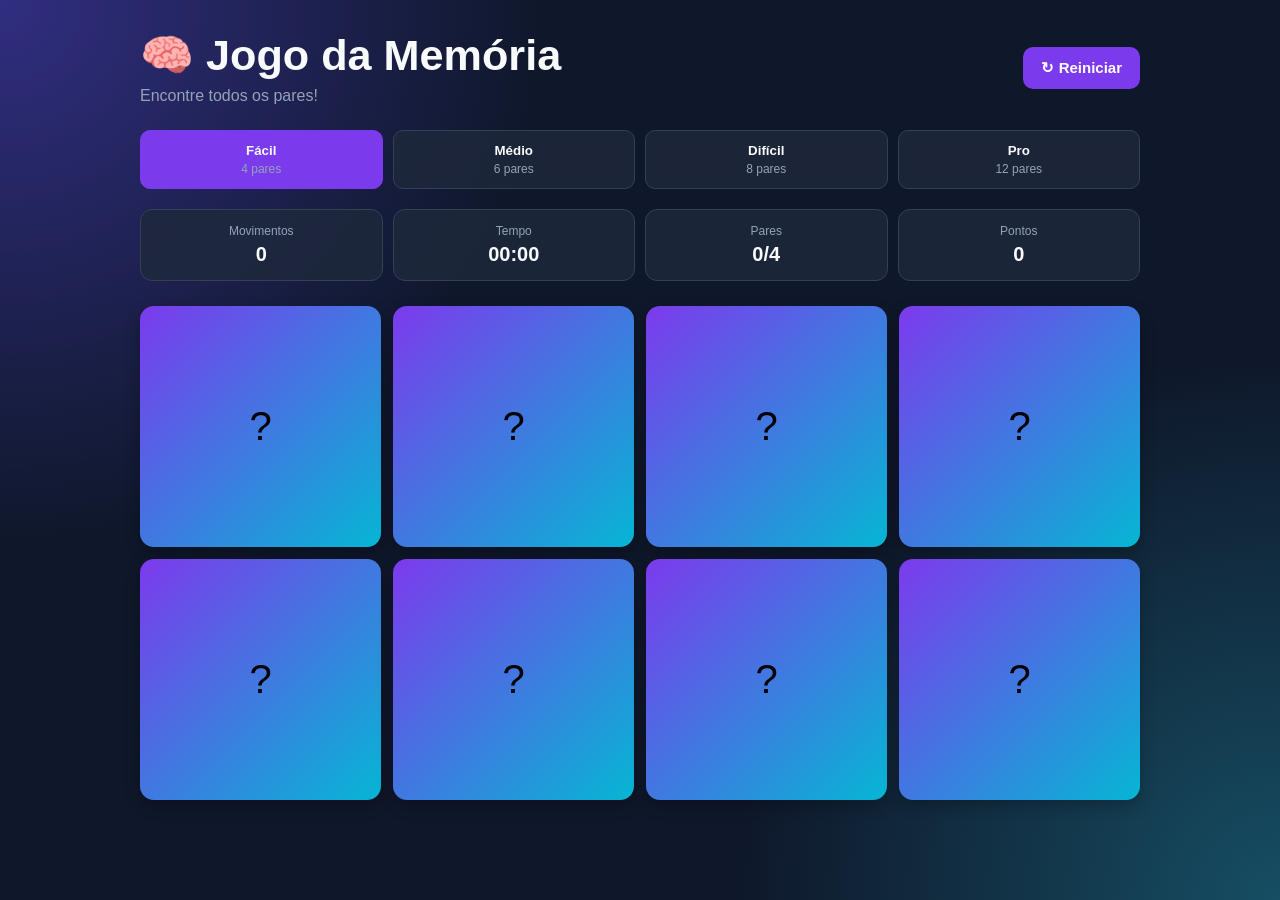
==== index.html @ 26035f51 "fiz os primeiros arquivos" ====
<!DOCTYPE html>
<html lang="pt-BR">
<head>
    <meta charset="UTF-8">
    <meta name="viewport" content="width=device-width, initial-scale=1.0">
    <title>Jogo da Memória</title>

    <link rel="stylesheet" href="style.css">
</head>
<body>

    <main class="game-container">

        <header class="game-header">
            <div>
                <h1>🧠 Jogo da Memória</h1>
                <p>Encontre todos os pares!</p>
            </div>

            <button id="restartBtn" class="restart-btn">
                ↻ Reiniciar
            </button>
        </header>

        <section class="levels">
            <button class="level-btn active" data-level="facil">
                Fácil
                <span>4 pares</span>
            </button>

            <button class="level-btn" data-level="medio">
                Médio
                <span>6 pares</span>
            </button>

            <button class="level-btn" data-level="dificil">
                Difícil
                <span>8 pares</span>
            </button>

            <button class="level-btn" data-level="pro">
                Pro
                <span>12 pares</span>
            </button>
        </section>

        <section class="stats">
            <div class="stat">
                <span class="stat-label">Movimentos</span>
                <strong id="moves">0</strong>
            </div>

            <div class="stat">
                <span class="stat-label">Tempo</span>
                <strong id="timer">00:00</strong>
            </div>

            <div class="stat">
                <span class="stat-label">Pares</span>
                <strong>
                    <span id="pairs">0</span>/<span id="totalPairs">4</span>
                </strong>
            </div>

            <div class="stat">
                <span class="stat-label">Pontos</span>
                <strong id="score">0</strong>
            </div>
        </section>

        <section id="gameBoard" class="game-board"></section>

    </main>

    <div id="winModal" class="modal hidden">
        <div class="modal-content">
            <div class="trophy">🏆</div>

            <h2>Parabéns!</h2>

            <p>Você encontrou todos os pares!</p>

            <div class="final-stats">
                <div>
                    <span>Tempo</span>
                    <strong id="finalTime">00:00</strong>
                </div>

                <div>
                    <span>Movimentos</span>
                    <strong id="finalMoves">0</strong>
                </div>

                <div>
                    <span>Pontos</span>
                    <strong id="finalScore">0</strong>
                </div>
            </div>

            <button id="playAgainBtn" class="play-again">
                Jogar novamente
            </button>
        </div>
    </div>

    <script src="script.js"></script>
</body>
</html>
---- style.css ----
* {
    margin: 0;
    padding: 0;
    box-sizing: border-box;
}

:root {
    --primary: #7c3aed;
    --primary-dark: #5b21b6;
    --secondary: #06b6d4;
    --background: #0f172a;
    --card: #1e293b;
    --card-hover: #334155;
    --text: #f8fafc;
    --muted: #94a3b8;
    --success: #22c55e;
}

body {
    min-height: 100vh;
    font-family: Arial, Helvetica, sans-serif;
    color: var(--text);

    background:
        radial-gradient(circle at top left, #312e81 0, transparent 35%),
        radial-gradient(circle at bottom right, #164e63 0, transparent 35%),
        var(--background);

    padding: 30px 15px;
}

.game-container {
    width: min(100%, 1000px);
    margin: 0 auto;
}

/* HEADER */

.game-header {
    display: flex;
    justify-content: space-between;
    align-items: center;
    gap: 20px;
    margin-bottom: 25px;
}

.game-header h1 {
    font-size: clamp(1.8rem, 4vw, 2.7rem);
    margin-bottom: 6px;
}

.game-header p {
    color: var(--muted);
}

.restart-btn {
    border: none;
    background: var(--primary);
    color: white;
    padding: 12px 18px;
    border-radius: 10px;
    cursor: pointer;
    font-size: 15px;
    font-weight: bold;
    transition: 0.2s;
}

.restart-btn:hover {
    background: var(--primary-dark);
    transform: translateY(-2px);
}

/* NÍVEIS */

.levels {
    display: grid;
    grid-template-columns: repeat(4, 1fr);
    gap: 10px;
    margin-bottom: 20px;
}

.level-btn {
    border: 1px solid #334155;
    background: rgba(30, 41, 59, 0.8);
    color: var(--text);
    padding: 12px;
    border-radius: 10px;
    cursor: pointer;
    font-weight: bold;
    transition: 0.2s;
}

.level-btn span {
    display: block;
    color: var(--muted);
    font-size: 12px;
    margin-top: 4px;
    font-weight: normal;
}

.level-btn:hover {
    background: var(--card-hover);
}

.level-btn.active {
    background: var(--primary);
    border-color: var(--primary);
}

/* ESTATÍSTICAS */

.stats {
    display: grid;
    grid-template-columns: repeat(4, 1fr);
    gap: 10px;
    margin-bottom: 25px;
}

.stat {
    background: rgba(30, 41, 59, 0.85);
    border: 1px solid #334155;
    border-radius: 12px;
    padding: 14px;
    text-align: center;
}

.stat-label {
    display: block;
    color: var(--muted);
    font-size: 12px;
    margin-bottom: 5px;
}

.stat strong {
    font-size: 20px;
}

/* TABULEIRO */

.game-board {
    display: grid;
    grid-template-columns: repeat(4, 1fr);
    gap: 12px;
    perspective: 1000px;
}

.card {
    aspect-ratio: 1 / 1;
    border: none;
    background: transparent;
    cursor: pointer;
    perspective: 1000px;
}

.card-inner {
    width: 100%;
    height: 100%;
    position: relative;
    transition: transform 0.5s;
    transform-style: preserve-3d;
}

.card.flipped .card-inner {
    transform: rotateY(180deg);
}

.card-front,
.card-back {
    position: absolute;
    inset: 0;
    border-radius: 14px;
    backface-visibility: hidden;
    display: flex;
    justify-content: center;
    align-items: center;
    box-shadow: 0 6px 15px rgba(0, 0, 0, 0.25);
}

.card-front {
    background: linear-gradient(
        135deg,
        var(--primary),
        var(--secondary)
    );

    font-size: clamp(1.5rem, 5vw, 2.5rem);
}

.card-back {
    background: #f8fafc;
    transform: rotateY(180deg);
    font-size: clamp(1.8rem, 5vw, 3rem);
}

.card:hover .card-front {
    filter: brightness(1.15);
}

.card.matched .card-back {
    box-shadow:
        0 0 0 3px var(--success),
        0 0 20px rgba(34, 197, 94, 0.35);
}

.card.disabled {
    cursor: default;
}

/* PRO */

.game-board.pro {
    grid-template-columns: repeat(6, 1fr);
    gap: 9px;
}

.game-board.pro .card-front,
.game-board.pro .card-back {
    border-radius: 10px;
}

/* MODAL */

.modal {
    position: fixed;
    inset: 0;
    background: rgba(2, 6, 23, 0.8);
    backdrop-filter: blur(6px);

    display: flex;
    justify-content: center;
    align-items: center;

    padding: 20px;
    z-index: 100;
}

.modal.hidden {
    display: none;
}

.modal-content {
    width: min(100%, 430px);
    background: #1e293b;
    border: 1px solid #475569;
    border-radius: 20px;
    padding: 35px;
    text-align: center;
    box-shadow: 0 20px 60px rgba(0, 0, 0, 0.5);

    animation: modalIn 0.3s ease;
}

@keyframes modalIn {
    from {
        opacity: 0;
        transform: scale(0.8);
    }

    to {
        opacity: 1;
        transform: scale(1);
    }
}

.trophy {
    font-size: 65px;
    margin-bottom: 10px;
}

.modal-content h2 {
    font-size: 32px;
    margin-bottom: 8px;
}

.modal-content > p {
    color: var(--muted);
    margin-bottom: 25px;
}

.final-stats {
    display: grid;
    grid-template-columns: repeat(3, 1fr);
    gap: 10px;
    margin-bottom: 25px;
}

.final-stats div {
    background: #0f172a;
    padding: 12px;
    border-radius: 10px;
}

.final-stats span {
    display: block;
    color: var(--muted);
    font-size: 11px;
    margin-bottom: 5px;
}

.final-stats strong {
    font-size: 18px;
}

.play-again {
    width: 100%;
    border: none;
    background: var(--success);
    color: white;
    padding: 14px;
    border-radius: 10px;
    cursor: pointer;
    font-size: 16px;
    font-weight: bold;
    transition: 0.2s;
}

.play-again:hover {
    background: #16a34a;
    transform: translateY(-2px);
}

/* RESPONSIVO */

@media (max-width: 650px) {

    body {
        padding: 20px 10px;
    }

    .game-header {
        flex-direction: column;
        align-items: stretch;
        text-align: center;
    }

    .restart-btn {
        width: 100%;
    }

    .levels {
        grid-template-columns: repeat(2, 1fr);
    }

    .stats {
        grid-template-columns: repeat(2, 1fr);
    }

    .game-board {
        gap: 8px;
    }

    .game-board.pro {
        grid-template-columns: repeat(4, 1fr);
        gap: 7px;
    }

    .card-front,
    .card-back {
        border-radius: 9px;
    }

    .modal-content {
        padding: 25px 20px;
    }
}

@media (max-width: 380px) {

    .game-board {
        gap: 6px;
    }

    .stat {
        padding: 10px;
    }

    .stat strong {
        font-size: 17px;
    }
}
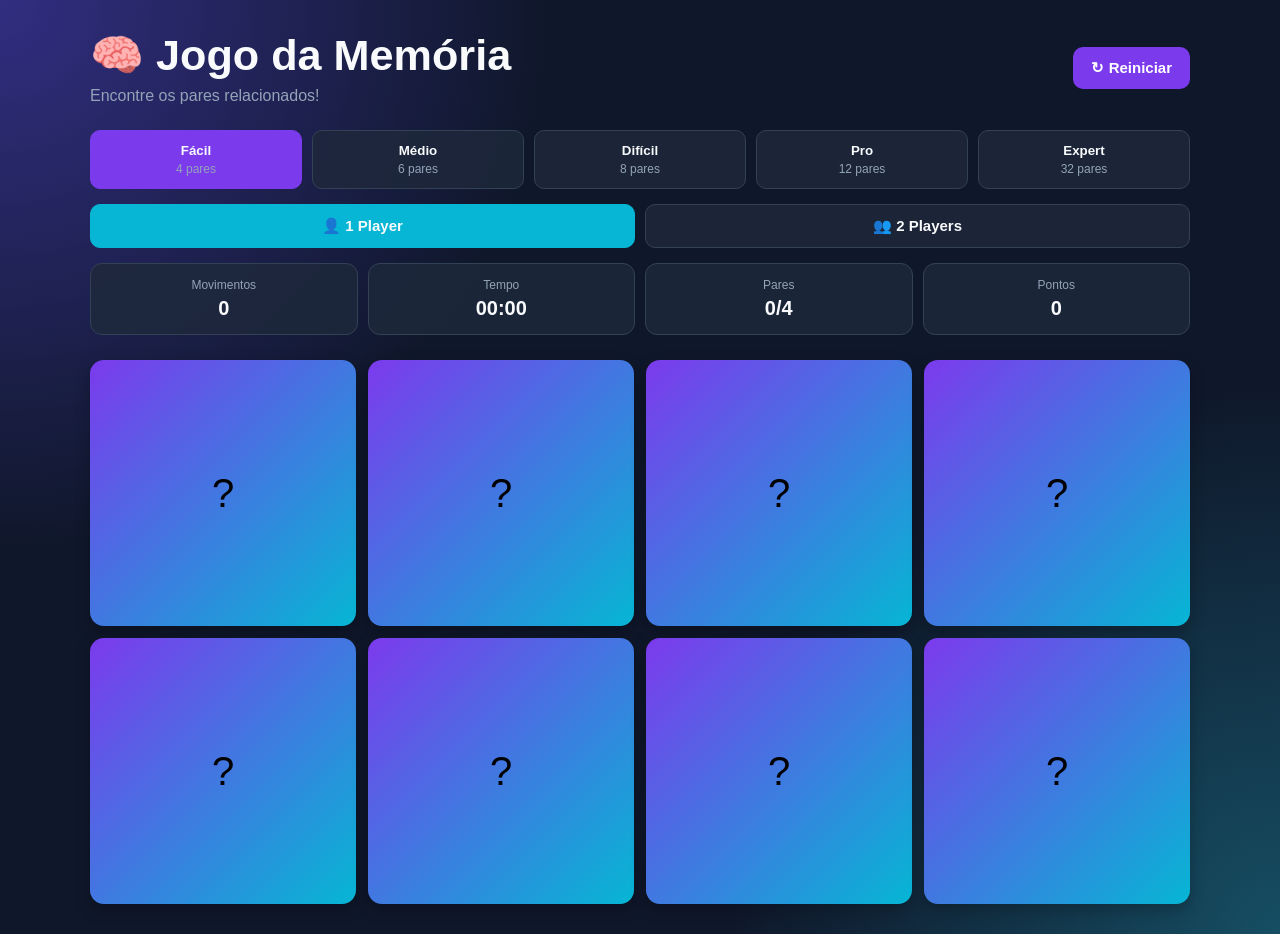
==== commit 70b4130c: "mudei algumas coisinhas" ====
--- a/index.html
+++ b/index.html
@@ -4,105 +4,168 @@
     <meta charset="UTF-8">
     <meta name="viewport" content="width=device-width, initial-scale=1.0">
     <title>Jogo da Memória</title>
-
     <link rel="stylesheet" href="style.css">
 </head>
+
 <body>
 
-    <main class="game-container">
+<main class="game-container">
 
-        <header class="game-header">
+    <header class="game-header">
+        <div>
+            <h1>🧠 Jogo da Memória</h1>
+            <p>Encontre os pares relacionados!</p>
+        </div>
+
+        <button id="restartBtn" class="restart-btn">
+            ↻ Reiniciar
+        </button>
+    </header>
+
+    <!-- NÍVEIS -->
+    <section class="levels">
+
+        <button class="level-btn active" data-level="facil">
+            Fácil
+            <span>4 pares</span>
+        </button>
+
+        <button class="level-btn" data-level="medio">
+            Médio
+            <span>6 pares</span>
+        </button>
+
+        <button class="level-btn" data-level="dificil">
+            Difícil
+            <span>8 pares</span>
+        </button>
+
+        <button class="level-btn" data-level="pro">
+            Pro
+            <span>12 pares</span>
+        </button>
+
+        <button class="level-btn expert" data-level="expert">
+            Expert
+            <span>32 pares</span>
+        </button>
+
+    </section>
+
+    <!-- MODO DE JOGO -->
+    <section class="game-modes">
+
+        <button class="mode-btn active" data-mode="solo">
+            👤 1 Player
+        </button>
+
+        <button class="mode-btn" data-mode="duo">
+            👥 2 Players
+        </button>
+
+    </section>
+
+    <!-- TURNO -->
+    <section id="turnIndicator" class="turn-indicator hidden">
+        <span>Vez do</span>
+        <strong id="currentPlayer">Jogador 1</strong>
+    </section>
+
+    <!-- PLACAR DOS PLAYERS -->
+    <section id="playersScore" class="players-score hidden">
+
+        <div class="player-card player-one active-player">
+            <span>🔵 Jogador 1</span>
+            <strong id="player1Score">0</strong>
+            <small id="player1Pairs">0 pares</small>
+        </div>
+
+        <div class="player-card player-two">
+            <span>🔴 Jogador 2</span>
+            <strong id="player2Score">0</strong>
+            <small id="player2Pairs">0 pares</small>
+        </div>
+
+    </section>
+
+    <!-- ESTATÍSTICAS -->
+    <section class="stats">
+
+        <div class="stat">
+            <span class="stat-label">Movimentos</span>
+            <strong id="moves">0</strong>
+        </div>
+
+        <div class="stat">
+            <span class="stat-label">Tempo</span>
+            <strong id="timer">00:00</strong>
+        </div>
+
+        <div class="stat">
+            <span class="stat-label">Pares</span>
+            <strong>
+                <span id="pairs">0</span>/<span id="totalPairs">4</span>
+            </strong>
+        </div>
+
+        <div class="stat">
+            <span class="stat-label">Pontos</span>
+            <strong id="score">0</strong>
+        </div>
+
+    </section>
+
+    <!-- TABULEIRO -->
+    <section id="gameBoard" class="game-board"></section>
+
+</main>
+
+
+<!-- MODAL DE VITÓRIA -->
+<div id="winModal" class="modal hidden">
+
+    <div class="modal-content">
+
+        <div class="trophy">🏆</div>
+
+        <h2 id="modalTitle">Parabéns!</h2>
+
+        <p id="modalMessage">
+            Você encontrou todos os pares!
+        </p>
+
+        <div class="final-stats">
+
             <div>
-                <h1>🧠 Jogo da Memória</h1>
-                <p>Encontre todos os pares!</p>
+                <span>Tempo</span>
+                <strong id="finalTime">00:00</strong>
             </div>
 
-            <button id="restartBtn" class="restart-btn">
-                ↻ Reiniciar
-            </button>
-        </header>
-
-        <section class="levels">
-            <button class="level-btn active" data-level="facil">
-                Fácil
-                <span>4 pares</span>
-            </button>
-
-            <button class="level-btn" data-level="medio">
-                Médio
-                <span>6 pares</span>
-            </button>
-
-            <button class="level-btn" data-level="dificil">
-                Difícil
-                <span>8 pares</span>
-            </button>
-
-            <button class="level-btn" data-level="pro">
-                Pro
-                <span>12 pares</span>
-            </button>
-        </section>
-
-        <section class="stats">
-            <div class="stat">
-                <span class="stat-label">Movimentos</span>
-                <strong id="moves">0</strong>
+            <div>
+                <span>Movimentos</span>
+                <strong id="finalMoves">0</strong>
             </div>
 
-            <div class="stat">
-                <span class="stat-label">Tempo</span>
-                <strong id="timer">00:00</strong>
+            <div>
+                <span>Pontos</span>
+                <strong id="finalScore">0</strong>
             </div>
 
-            <div class="stat">
-                <span class="stat-label">Pares</span>
-                <strong>
-                    <span id="pairs">0</span>/<span id="totalPairs">4</span>
-                </strong>
-            </div>
+        </div>
 
-            <div class="stat">
-                <span class="stat-label">Pontos</span>
-                <strong id="score">0</strong>
-            </div>
-        </section>
+        <div id="winnerBox" class="winner-box hidden">
+            🏆 <span id="winnerText"></span>
+        </div>
 
-        <section id="gameBoard" class="game-board"></section>
+        <button id="playAgainBtn" class="play-again">
+            Jogar novamente
+        </button>
 
-    </main>
-
-    <div id="winModal" class="modal hidden">
-        <div class="modal-content">
-            <div class="trophy">🏆</div>
-
-            <h2>Parabéns!</h2>
-
-            <p>Você encontrou todos os pares!</p>
-
-            <div class="final-stats">
-                <div>
-                    <span>Tempo</span>
-                    <strong id="finalTime">00:00</strong>
-                </div>
-
-                <div>
-                    <span>Movimentos</span>
-                    <strong id="finalMoves">0</strong>
-                </div>
-
-                <div>
-                    <span>Pontos</span>
-                    <strong id="finalScore">0</strong>
-                </div>
-            </div>
-
-            <button id="playAgainBtn" class="play-again">
-                Jogar novamente
-            </button>
-        </div>
     </div>
 
-    <script src="script.js"></script>
+</div>
+
+<script src="script.js"></script>
+
 </body>
 </html>
--- a/style.css
+++ b/style.css
@@ -14,6 +14,7 @@
     --text: #f8fafc;
     --muted: #94a3b8;
     --success: #22c55e;
+    --danger: #ef4444;
 }
 
 body {
@@ -22,19 +23,30 @@
     color: var(--text);
 
     background:
-        radial-gradient(circle at top left, #312e81 0, transparent 35%),
-        radial-gradient(circle at bottom right, #164e63 0, transparent 35%),
+        radial-gradient(
+            circle at top left,
+            #312e81 0,
+            transparent 35%
+        ),
+        radial-gradient(
+            circle at bottom right,
+            #164e63 0,
+            transparent 35%
+        ),
         var(--background);
 
     padding: 30px 15px;
 }
 
 .game-container {
-    width: min(100%, 1000px);
+    width: min(100%, 1100px);
     margin: 0 auto;
 }
 
-/* HEADER */
+
+/* =========================
+   HEADER
+========================= */
 
 .game-header {
     display: flex;
@@ -70,13 +82,16 @@
     transform: translateY(-2px);
 }
 
-/* NÍVEIS */
+
+/* =========================
+   NÍVEIS
+========================= */
 
 .levels {
     display: grid;
-    grid-template-columns: repeat(4, 1fr);
+    grid-template-columns: repeat(5, 1fr);
     gap: 10px;
-    margin-bottom: 20px;
+    margin-bottom: 15px;
 }
 
 .level-btn {
@@ -107,7 +122,115 @@
     border-color: var(--primary);
 }
 
-/* ESTATÍSTICAS */
+.level-btn.expert.active {
+    background: linear-gradient(
+        135deg,
+        #dc2626,
+        #7c3aed
+    );
+}
+
+
+/* =========================
+   MODOS
+========================= */
+
+.game-modes {
+    display: grid;
+    grid-template-columns: 1fr 1fr;
+    gap: 10px;
+    margin-bottom: 15px;
+}
+
+.mode-btn {
+    border: 1px solid #334155;
+    background: rgba(30, 41, 59, 0.8);
+    color: var(--text);
+    padding: 12px;
+    border-radius: 10px;
+    cursor: pointer;
+    font-weight: bold;
+    font-size: 15px;
+    transition: 0.2s;
+}
+
+.mode-btn:hover {
+    background: var(--card-hover);
+}
+
+.mode-btn.active {
+    background: var(--secondary);
+    border-color: var(--secondary);
+}
+
+
+/* =========================
+   TURNO
+========================= */
+
+.turn-indicator {
+    text-align: center;
+    background: rgba(124, 58, 237, 0.2);
+    border: 1px solid rgba(124, 58, 237, 0.5);
+    padding: 12px;
+    border-radius: 10px;
+    margin-bottom: 15px;
+}
+
+.turn-indicator span {
+    color: var(--muted);
+    margin-right: 5px;
+}
+
+.turn-indicator strong {
+    color: white;
+}
+
+
+/* =========================
+   PLACAR DOS PLAYERS
+========================= */
+
+.players-score {
+    display: grid;
+    grid-template-columns: 1fr 1fr;
+    gap: 10px;
+    margin-bottom: 15px;
+}
+
+.player-card {
+    background: rgba(30, 41, 59, 0.85);
+    border: 2px solid #334155;
+    border-radius: 12px;
+    padding: 14px;
+    text-align: center;
+    transition: 0.2s;
+}
+
+.player-card span {
+    display: block;
+    font-weight: bold;
+    margin-bottom: 5px;
+}
+
+.player-card strong {
+    display: block;
+    font-size: 24px;
+}
+
+.player-card small {
+    color: var(--muted);
+}
+
+.player-card.active-player {
+    border-color: var(--secondary);
+    box-shadow: 0 0 15px rgba(6, 182, 212, 0.2);
+}
+
+
+/* =========================
+   ESTATÍSTICAS
+========================= */
 
 .stats {
     display: grid;
@@ -135,7 +258,10 @@
     font-size: 20px;
 }
 
-/* TABULEIRO */
+
+/* =========================
+   TABULEIRO
+========================= */
 
 .game-board {
     display: grid;
@@ -168,11 +294,15 @@
 .card-back {
     position: absolute;
     inset: 0;
+
     border-radius: 14px;
+
     backface-visibility: hidden;
+
     display: flex;
     justify-content: center;
     align-items: center;
+
     box-shadow: 0 6px 15px rgba(0, 0, 0, 0.25);
 }
 
@@ -189,7 +319,8 @@
 .card-back {
     background: #f8fafc;
     transform: rotateY(180deg);
-    font-size: clamp(1.8rem, 5vw, 3rem);
+
+    font-size: clamp(1.5rem, 5vw, 3rem);
 }
 
 .card:hover .card-front {
@@ -206,23 +337,34 @@
     cursor: default;
 }
 
-/* PRO */
-
-.game-board.pro {
-    grid-template-columns: repeat(6, 1fr);
-    gap: 9px;
-}
-
-.game-board.pro .card-front,
-.game-board.pro .card-back {
-    border-radius: 10px;
-}
-
-/* MODAL */
+
+/* =========================
+   EXPERT
+========================= */
+
+.game-board.expert {
+    grid-template-columns: repeat(8, 1fr);
+    gap: 8px;
+}
+
+.game-board.expert .card-front,
+.game-board.expert .card-back {
+    border-radius: 8px;
+}
+
+.game-board.expert .card-back {
+    font-size: clamp(1rem, 3vw, 2rem);
+}
+
+
+/* =========================
+   MODAL
+========================= */
 
 .modal {
     position: fixed;
     inset: 0;
+
     background: rgba(2, 6, 23, 0.8);
     backdrop-filter: blur(6px);
 
@@ -240,17 +382,22 @@
 
 .modal-content {
     width: min(100%, 430px);
+
     background: #1e293b;
     border: 1px solid #475569;
+
     border-radius: 20px;
     padding: 35px;
+
     text-align: center;
+
     box-shadow: 0 20px 60px rgba(0, 0, 0, 0.5);
 
     animation: modalIn 0.3s ease;
 }
 
 @keyframes modalIn {
+
     from {
         opacity: 0;
         transform: scale(0.8);
@@ -260,6 +407,7 @@
         opacity: 1;
         transform: scale(1);
     }
+
 }
 
 .trophy {
@@ -281,7 +429,7 @@
     display: grid;
     grid-template-columns: repeat(3, 1fr);
     gap: 10px;
-    margin-bottom: 25px;
+    margin-bottom: 20px;
 }
 
 .final-stats div {
@@ -301,16 +449,31 @@
     font-size: 18px;
 }
 
+.winner-box {
+    background: rgba(34, 197, 94, 0.15);
+    border: 1px solid var(--success);
+    border-radius: 10px;
+    padding: 12px;
+    margin-bottom: 20px;
+    font-weight: bold;
+}
+
 .play-again {
     width: 100%;
+
     border: none;
     background: var(--success);
     color: white;
+
     padding: 14px;
-    border-radius: 10px;
+
+    border-radius: 10px;
+
     cursor: pointer;
+
     font-size: 16px;
     font-weight: bold;
+
     transition: 0.2s;
 }
 
@@ -319,7 +482,32 @@
     transform: translateY(-2px);
 }
 
-/* RESPONSIVO */
+
+/* =========================
+   UTILITÁRIOS
+========================= */
+
+.hidden {
+    display: none !important;
+}
+
+
+/* =========================
+   RESPONSIVO
+========================= */
+
+@media (max-width: 800px) {
+
+    .levels {
+        grid-template-columns: repeat(3, 1fr);
+    }
+
+    .game-board.expert {
+        grid-template-columns: repeat(8, 1fr);
+        gap: 5px;
+    }
+
+}
 
 @media (max-width: 650px) {
 
@@ -349,19 +537,37 @@
         gap: 8px;
     }
 
-    .game-board.pro {
-        grid-template-columns: repeat(4, 1fr);
-        gap: 7px;
+    .game-board.expert {
+        grid-template-columns: repeat(8, 1fr);
+        gap: 4px;
     }
 
     .card-front,
     .card-back {
-        border-radius: 9px;
+        border-radius: 8px;
     }
 
     .modal-content {
         padding: 25px 20px;
     }
+
+}
+
+@media (max-width: 450px) {
+
+    .game-board.expert {
+        grid-template-columns: repeat(8, 1fr);
+        gap: 3px;
+    }
+
+    .game-board.expert .card-front {
+        font-size: 15px;
+    }
+
+    .game-board.expert .card-back {
+        font-size: 18px;
+    }
+
 }
 
 @media (max-width: 380px) {
@@ -370,6 +576,10 @@
         gap: 6px;
     }
 
+    .game-board.expert {
+        gap: 2px;
+    }
+
     .stat {
         padding: 10px;
     }
@@ -377,4 +587,5 @@
     .stat strong {
         font-size: 17px;
     }
+
 }
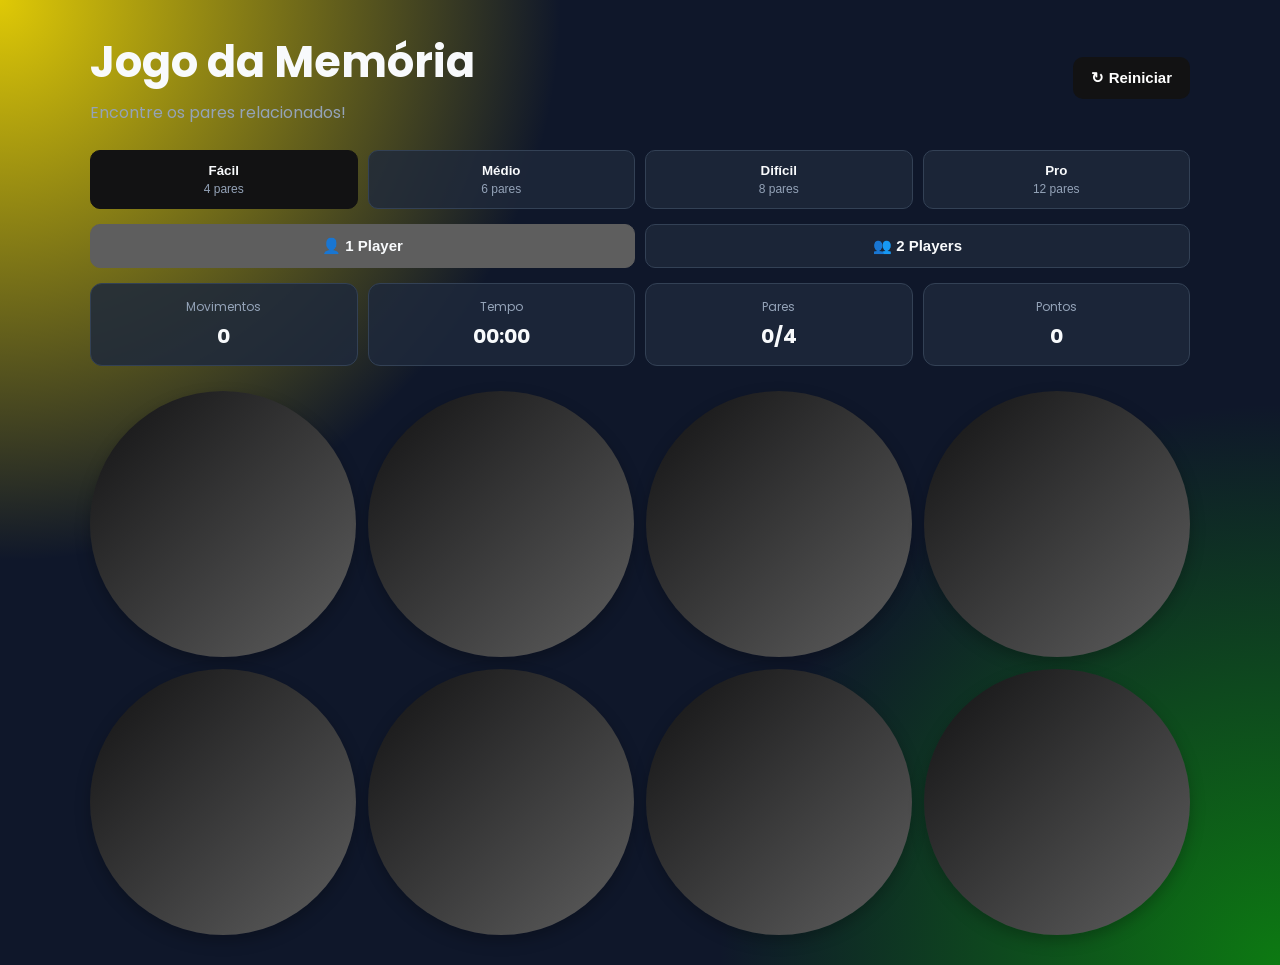
==== commit ced15e6a: "mudei as imagens pq sou tuff" ====
--- a/index.html
+++ b/index.html
@@ -5,6 +5,9 @@
     <meta name="viewport" content="width=device-width, initial-scale=1.0">
     <title>Jogo da Memória</title>
     <link rel="stylesheet" href="style.css">
+    <link rel="preconnect" href="https://fonts.googleapis.com">
+<link rel="preconnect" href="https://fonts.gstatic.com" crossorigin>
+<link href="https://fonts.googleapis.com/css2?family=Poppins:ital,wght@0,100;0,200;0,300;0,400;0,500;0,600;0,700;0,800;0,900;1,100;1,200;1,300;1,400;1,500;1,600;1,700;1,800;1,900&display=swap" rel="stylesheet">
 </head>
 
 <body>
@@ -13,7 +16,7 @@
 
     <header class="game-header">
         <div>
-            <h1>🧠 Jogo da Memória</h1>
+            <h1> Jogo da Memória</h1>
             <p>Encontre os pares relacionados!</p>
         </div>
 
@@ -43,11 +46,6 @@
         <button class="level-btn" data-level="pro">
             Pro
             <span>12 pares</span>
-        </button>
-
-        <button class="level-btn expert" data-level="expert">
-            Expert
-            <span>32 pares</span>
         </button>
 
     </section>
--- a/style.css
+++ b/style.css
@@ -5,9 +5,9 @@
 }
 
 :root {
-    --primary: #7c3aed;
-    --primary-dark: #5b21b6;
-    --secondary: #06b6d4;
+    --primary: #121213;
+    --primary-dark: #605c66;
+    --secondary: #5e5e5e;
     --background: #0f172a;
     --card: #1e293b;
     --card-hover: #334155;
@@ -19,18 +19,18 @@
 
 body {
     min-height: 100vh;
-    font-family: Arial, Helvetica, sans-serif;
+    font-family: Poppins;
     color: var(--text);
 
     background:
         radial-gradient(
             circle at top left,
-            #312e81 0,
+            #dfc906 0,
             transparent 35%
         ),
         radial-gradient(
             circle at bottom right,
-            #164e63 0,
+            #0d7a12 0,
             transparent 35%
         ),
         var(--background);
@@ -40,6 +40,7 @@
 
 .game-container {
     width: min(100%, 1100px);
+    font-family: Poppins;
     margin: 0 auto;
 }
 
@@ -89,7 +90,7 @@
 
 .levels {
     display: grid;
-    grid-template-columns: repeat(5, 1fr);
+    grid-template-columns: repeat(auto-fit, minmax(120px, 1fr)); /* Ajusta automaticamente o número de colunas */
     gap: 10px;
     margin-bottom: 15px;
 }
@@ -295,7 +296,7 @@
     position: absolute;
     inset: 0;
 
-    border-radius: 14px;
+    border-radius: 50%;
 
     backface-visibility: hidden;
 
@@ -304,6 +305,14 @@
     align-items: center;
 
     box-shadow: 0 6px 15px rgba(0, 0, 0, 0.25);
+}
+
+
+.card-back img {
+    width: 100%; /* Faz a imagem ocupar toda a largura do card */
+    height: 100%; /* Faz a imagem ocupar toda a altura do card */
+    object-fit: cover; /* Garante que a imagem seja cortada proporcionalmente para caber no card */
+    border-radius: 50%; /* Mantém o formato arredondado do card */
 }
 
 .card-front {
@@ -339,25 +348,6 @@
 
 
 /* =========================
-   EXPERT
-========================= */
-
-.game-board.expert {
-    grid-template-columns: repeat(8, 1fr);
-    gap: 8px;
-}
-
-.game-board.expert .card-front,
-.game-board.expert .card-back {
-    border-radius: 8px;
-}
-
-.game-board.expert .card-back {
-    font-size: clamp(1rem, 3vw, 2rem);
-}
-
-
-/* =========================
    MODAL
 ========================= */
 
@@ -502,11 +492,6 @@
         grid-template-columns: repeat(3, 1fr);
     }
 
-    .game-board.expert {
-        grid-template-columns: repeat(8, 1fr);
-        gap: 5px;
-    }
-
 }
 
 @media (max-width: 650px) {
@@ -537,11 +522,6 @@
         gap: 8px;
     }
 
-    .game-board.expert {
-        grid-template-columns: repeat(8, 1fr);
-        gap: 4px;
-    }
-
     .card-front,
     .card-back {
         border-radius: 8px;
@@ -553,22 +533,7 @@
 
 }
 
-@media (max-width: 450px) {
-
-    .game-board.expert {
-        grid-template-columns: repeat(8, 1fr);
-        gap: 3px;
-    }
-
-    .game-board.expert .card-front {
-        font-size: 15px;
-    }
-
-    .game-board.expert .card-back {
-        font-size: 18px;
-    }
-
-}
+
 
 @media (max-width: 380px) {
 
@@ -576,10 +541,6 @@
         gap: 6px;
     }
 
-    .game-board.expert {
-        gap: 2px;
-    }
-
     .stat {
         padding: 10px;
     }
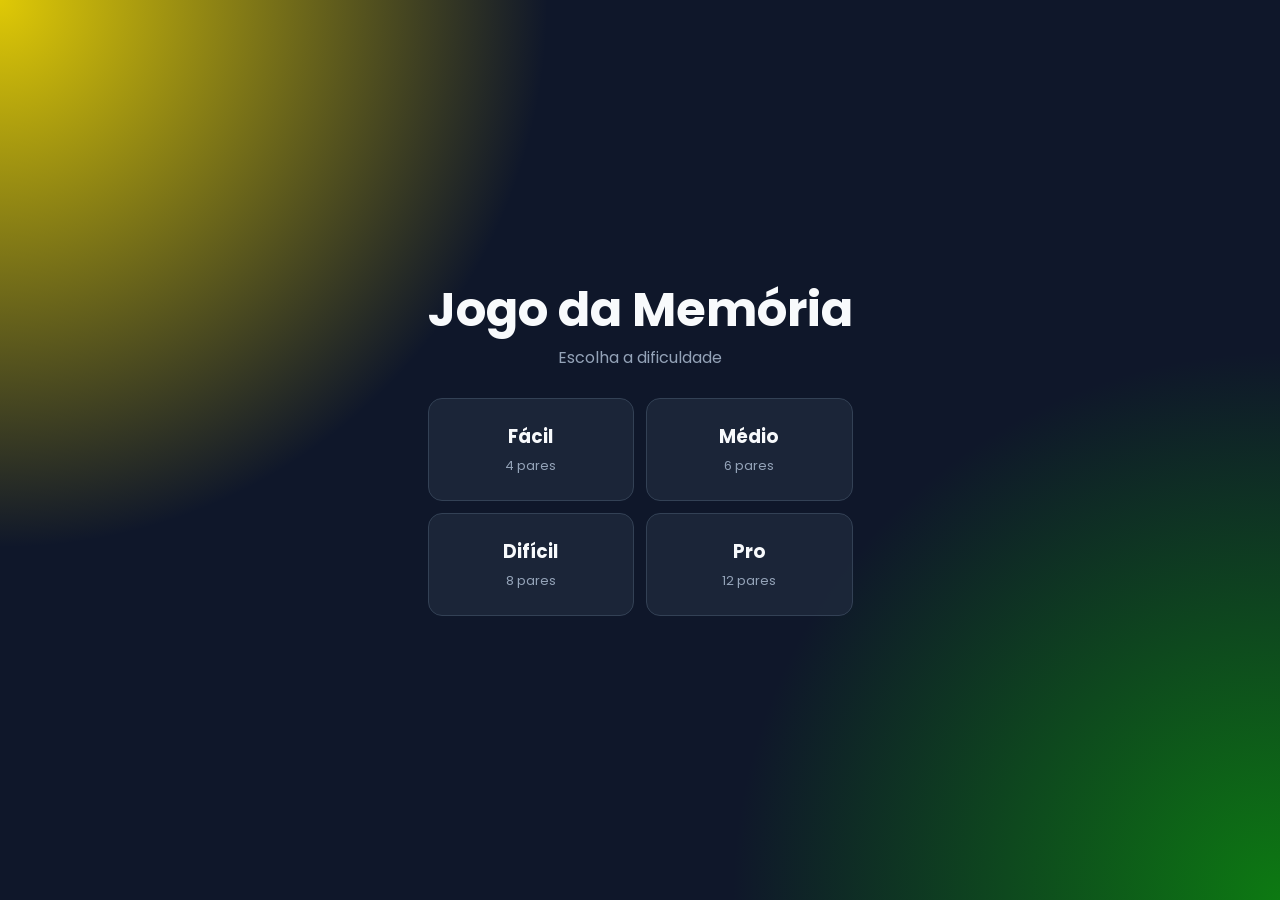
==== commit 756eebb2: "atualizei o site" ====
--- a/index.html
+++ b/index.html
@@ -6,164 +6,26 @@
     <title>Jogo da Memória</title>
     <link rel="stylesheet" href="style.css">
     <link rel="preconnect" href="https://fonts.googleapis.com">
-<link rel="preconnect" href="https://fonts.gstatic.com" crossorigin>
-<link href="https://fonts.googleapis.com/css2?family=Poppins:ital,wght@0,100;0,200;0,300;0,400;0,500;0,600;0,700;0,800;0,900;1,100;1,200;1,300;1,400;1,500;1,600;1,700;1,800;1,900&display=swap" rel="stylesheet">
+    <link rel="preconnect" href="https://fonts.gstatic.com" crossorigin>
+    <link href="https://fonts.googleapis.com/css2?family=Poppins:wght@400;600;700&display=swap" rel="stylesheet">
 </head>
+<body class="page-menu">
 
-<body>
+<main class="menu">
 
-<main class="game-container">
-
-    <header class="game-header">
-        <div>
-            <h1> Jogo da Memória</h1>
-            <p>Encontre os pares relacionados!</p>
-        </div>
-
-        <button id="restartBtn" class="restart-btn">
-            ↻ Reiniciar
-        </button>
+    <header>
+        <h1>Jogo da Memória</h1>
+        <p>Escolha a dificuldade</p>
     </header>
 
-    <!-- NÍVEIS -->
-    <section class="levels">
-
-        <button class="level-btn active" data-level="facil">
-            Fácil
-            <span>4 pares</span>
-        </button>
-
-        <button class="level-btn" data-level="medio">
-            Médio
-            <span>6 pares</span>
-        </button>
-
-        <button class="level-btn" data-level="dificil">
-            Difícil
-            <span>8 pares</span>
-        </button>
-
-        <button class="level-btn" data-level="pro">
-            Pro
-            <span>12 pares</span>
-        </button>
-
-    </section>
-
-    <!-- MODO DE JOGO -->
-    <section class="game-modes">
-
-        <button class="mode-btn active" data-mode="solo">
-            👤 1 Player
-        </button>
-
-        <button class="mode-btn" data-mode="duo">
-            👥 2 Players
-        </button>
-
-    </section>
-
-    <!-- TURNO -->
-    <section id="turnIndicator" class="turn-indicator hidden">
-        <span>Vez do</span>
-        <strong id="currentPlayer">Jogador 1</strong>
-    </section>
-
-    <!-- PLACAR DOS PLAYERS -->
-    <section id="playersScore" class="players-score hidden">
-
-        <div class="player-card player-one active-player">
-            <span>🔵 Jogador 1</span>
-            <strong id="player1Score">0</strong>
-            <small id="player1Pairs">0 pares</small>
-        </div>
-
-        <div class="player-card player-two">
-            <span>🔴 Jogador 2</span>
-            <strong id="player2Score">0</strong>
-            <small id="player2Pairs">0 pares</small>
-        </div>
-
-    </section>
-
-    <!-- ESTATÍSTICAS -->
-    <section class="stats">
-
-        <div class="stat">
-            <span class="stat-label">Movimentos</span>
-            <strong id="moves">0</strong>
-        </div>
-
-        <div class="stat">
-            <span class="stat-label">Tempo</span>
-            <strong id="timer">00:00</strong>
-        </div>
-
-        <div class="stat">
-            <span class="stat-label">Pares</span>
-            <strong>
-                <span id="pairs">0</span>/<span id="totalPairs">4</span>
-            </strong>
-        </div>
-
-        <div class="stat">
-            <span class="stat-label">Pontos</span>
-            <strong id="score">0</strong>
-        </div>
-
-    </section>
-
-    <!-- TABULEIRO -->
-    <section id="gameBoard" class="game-board"></section>
+    <nav class="menu-options" aria-label="Dificuldade">
+        <a class="menu-option" href="modo.html?nivel=facil">Fácil<span>4 pares</span></a>
+        <a class="menu-option" href="modo.html?nivel=medio">Médio<span>6 pares</span></a>
+        <a class="menu-option" href="modo.html?nivel=dificil">Difícil<span>8 pares</span></a>
+        <a class="menu-option" href="modo.html?nivel=pro">Pro<span>12 pares</span></a>
+    </nav>
 
 </main>
 
-
-<!-- MODAL DE VITÓRIA -->
-<div id="winModal" class="modal hidden">
-
-    <div class="modal-content">
-
-        <div class="trophy">🏆</div>
-
-        <h2 id="modalTitle">Parabéns!</h2>
-
-        <p id="modalMessage">
-            Você encontrou todos os pares!
-        </p>
-
-        <div class="final-stats">
-
-            <div>
-                <span>Tempo</span>
-                <strong id="finalTime">00:00</strong>
-            </div>
-
-            <div>
-                <span>Movimentos</span>
-                <strong id="finalMoves">0</strong>
-            </div>
-
-            <div>
-                <span>Pontos</span>
-                <strong id="finalScore">0</strong>
-            </div>
-
-        </div>
-
-        <div id="winnerBox" class="winner-box hidden">
-            🏆 <span id="winnerText"></span>
-        </div>
-
-        <button id="playAgainBtn" class="play-again">
-            Jogar novamente
-        </button>
-
-    </div>
-
-</div>
-
-<script src="script.js"></script>
-
 </body>
-</html>+</html>
--- a/style.css
+++ b/style.css
@@ -549,4 +549,218 @@
         font-size: 17px;
     }
 
-}+}
+
+/* =========================
+   TELAS DE MENU (níveis / jogadores)
+========================= */
+
+body.page-menu {
+    padding: 0;
+}
+
+.menu {
+    min-height: 100dvh;
+    width: min(100%, 560px);
+    margin: 0 auto;
+    padding: 24px 16px;
+    display: grid;
+    place-content: center;
+    gap: 28px;
+    text-align: center;
+}
+
+.menu h1 {
+    font-size: clamp(2rem, 7vw, 3rem);
+    line-height: 1.1;
+}
+
+.menu header p {
+    color: var(--muted);
+    margin-top: 8px;
+}
+
+.menu-options {
+    display: grid;
+    grid-template-columns: repeat(2, 1fr);
+    gap: 12px;
+}
+
+.menu-option {
+    display: block;
+    text-decoration: none;
+    color: var(--text);
+    background: rgba(30, 41, 59, 0.85);
+    border: 1px solid #334155;
+    border-radius: 14px;
+    padding: 24px 12px;
+    font-size: 1.15rem;
+    font-weight: 700;
+    transition: 0.2s;
+}
+
+.menu-option span {
+    display: block;
+    color: var(--muted);
+    font-size: 13px;
+    font-weight: 400;
+    margin-top: 6px;
+}
+
+.menu-option:hover {
+    background: var(--card-hover);
+    border-color: var(--muted);
+    transform: translateY(-2px);
+}
+
+.menu-option:focus-visible,
+.menu-back:focus-visible,
+.menu-link:focus-visible {
+    outline: 2px solid var(--text);
+    outline-offset: 3px;
+}
+
+.menu-level {
+    display: inline-block;
+    margin-top: 10px;
+    padding: 4px 14px;
+    border-radius: 999px;
+    background: rgba(148, 163, 184, 0.18);
+    font-size: 14px;
+    font-weight: 600;
+}
+
+.menu-back,
+.menu-link {
+    display: block;
+    color: var(--muted);
+    font-size: 14px;
+    text-decoration: none;
+}
+
+.menu-back:hover,
+.menu-link:hover {
+    color: var(--text);
+}
+
+.menu-link {
+    margin-top: 14px;
+}
+
+@media (max-width: 380px) {
+    .menu-options {
+        grid-template-columns: 1fr;
+    }
+}
+
+
+/* =========================
+   TELA DO JOGO: tudo cabe na tela, sem rolagem
+========================= */
+
+body.page-game {
+    height: 100dvh;
+    min-height: 0;
+    overflow: hidden;
+    padding: 12px;
+}
+
+.page-game .game-container {
+    height: 100%;
+    display: flex;
+    flex-direction: column;
+}
+
+.page-game .game-header {
+    flex-direction: row;
+    text-align: left;
+    gap: 12px;
+    margin-bottom: 10px;
+}
+
+.page-game .game-header h1 {
+    font-size: clamp(1.3rem, 3.2vw, 1.9rem);
+    margin-bottom: 0;
+}
+
+.page-game .game-header p {
+    font-size: 13px;
+}
+
+.header-actions {
+    display: flex;
+    gap: 8px;
+}
+
+.page-game .restart-btn {
+    width: auto;
+    padding: 9px 14px;
+    font-size: 14px;
+    text-decoration: none;
+    white-space: nowrap;
+}
+
+.restart-btn.menu-btn {
+    background: transparent;
+    border: 1px solid #475569;
+}
+
+.page-game .stats {
+    grid-template-columns: repeat(4, 1fr);
+    gap: 8px;
+    margin-bottom: 10px;
+}
+
+.page-game .stat {
+    padding: 6px 8px;
+}
+
+.page-game .stat-label {
+    font-size: 11px;
+    margin-bottom: 0;
+}
+
+.page-game .stat strong {
+    font-size: 17px;
+}
+
+.page-game .turn-indicator {
+    padding: 6px;
+    margin-bottom: 8px;
+}
+
+.page-game .players-score {
+    gap: 8px;
+    margin-bottom: 8px;
+}
+
+.page-game .player-card {
+    display: flex;
+    align-items: center;
+    justify-content: center;
+    flex-wrap: wrap;
+    gap: 4px 10px;
+    padding: 6px;
+}
+
+.page-game .player-card span {
+    margin: 0;
+}
+
+.page-game .player-card strong {
+    font-size: 18px;
+}
+
+/* O tabuleiro ocupa o espaço que sobrar; o JS (fitBoard) define o tamanho das cartas */
+.page-game .game-board {
+    flex: 1 1 0;
+    min-height: 0;
+    padding: 6px;
+    justify-content: center;
+    align-content: center;
+}
+
+.page-game .card {
+    width: var(--card-size, 80px);
+    height: var(--card-size, 80px);
+}
